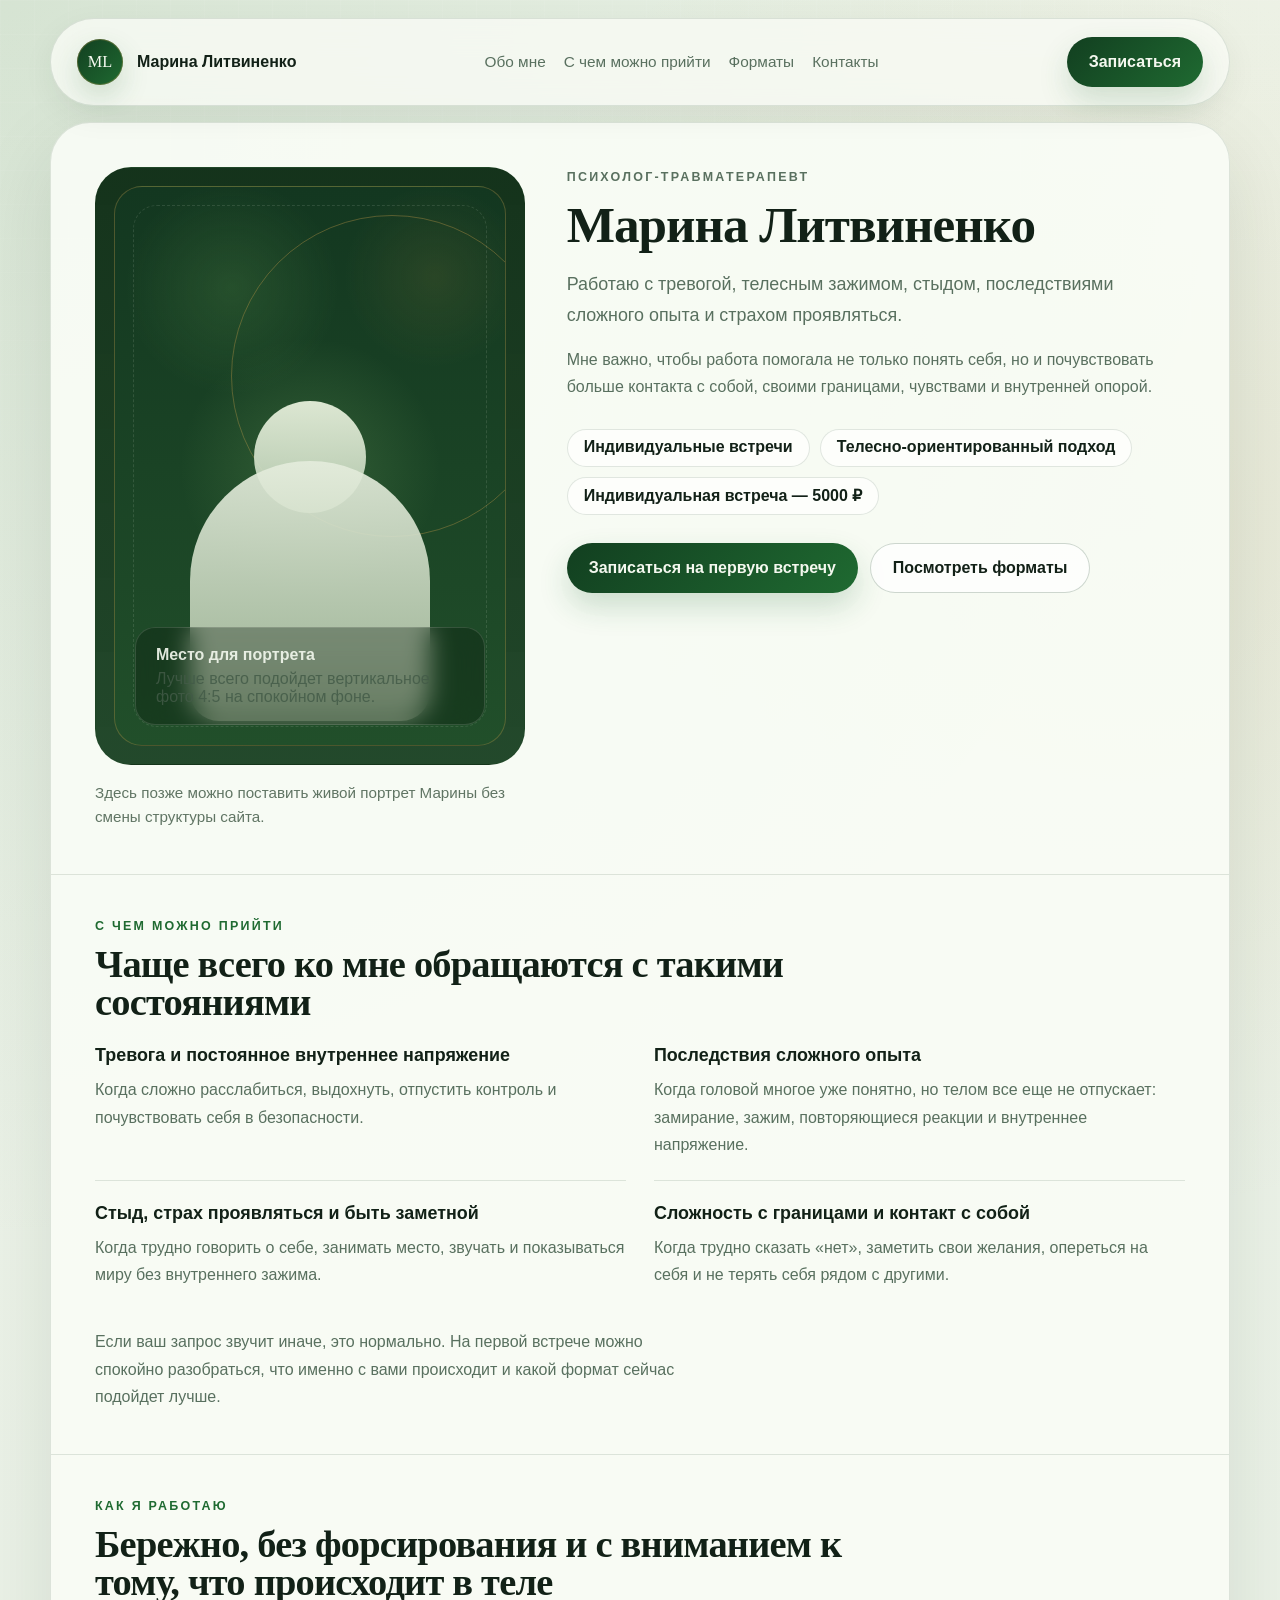
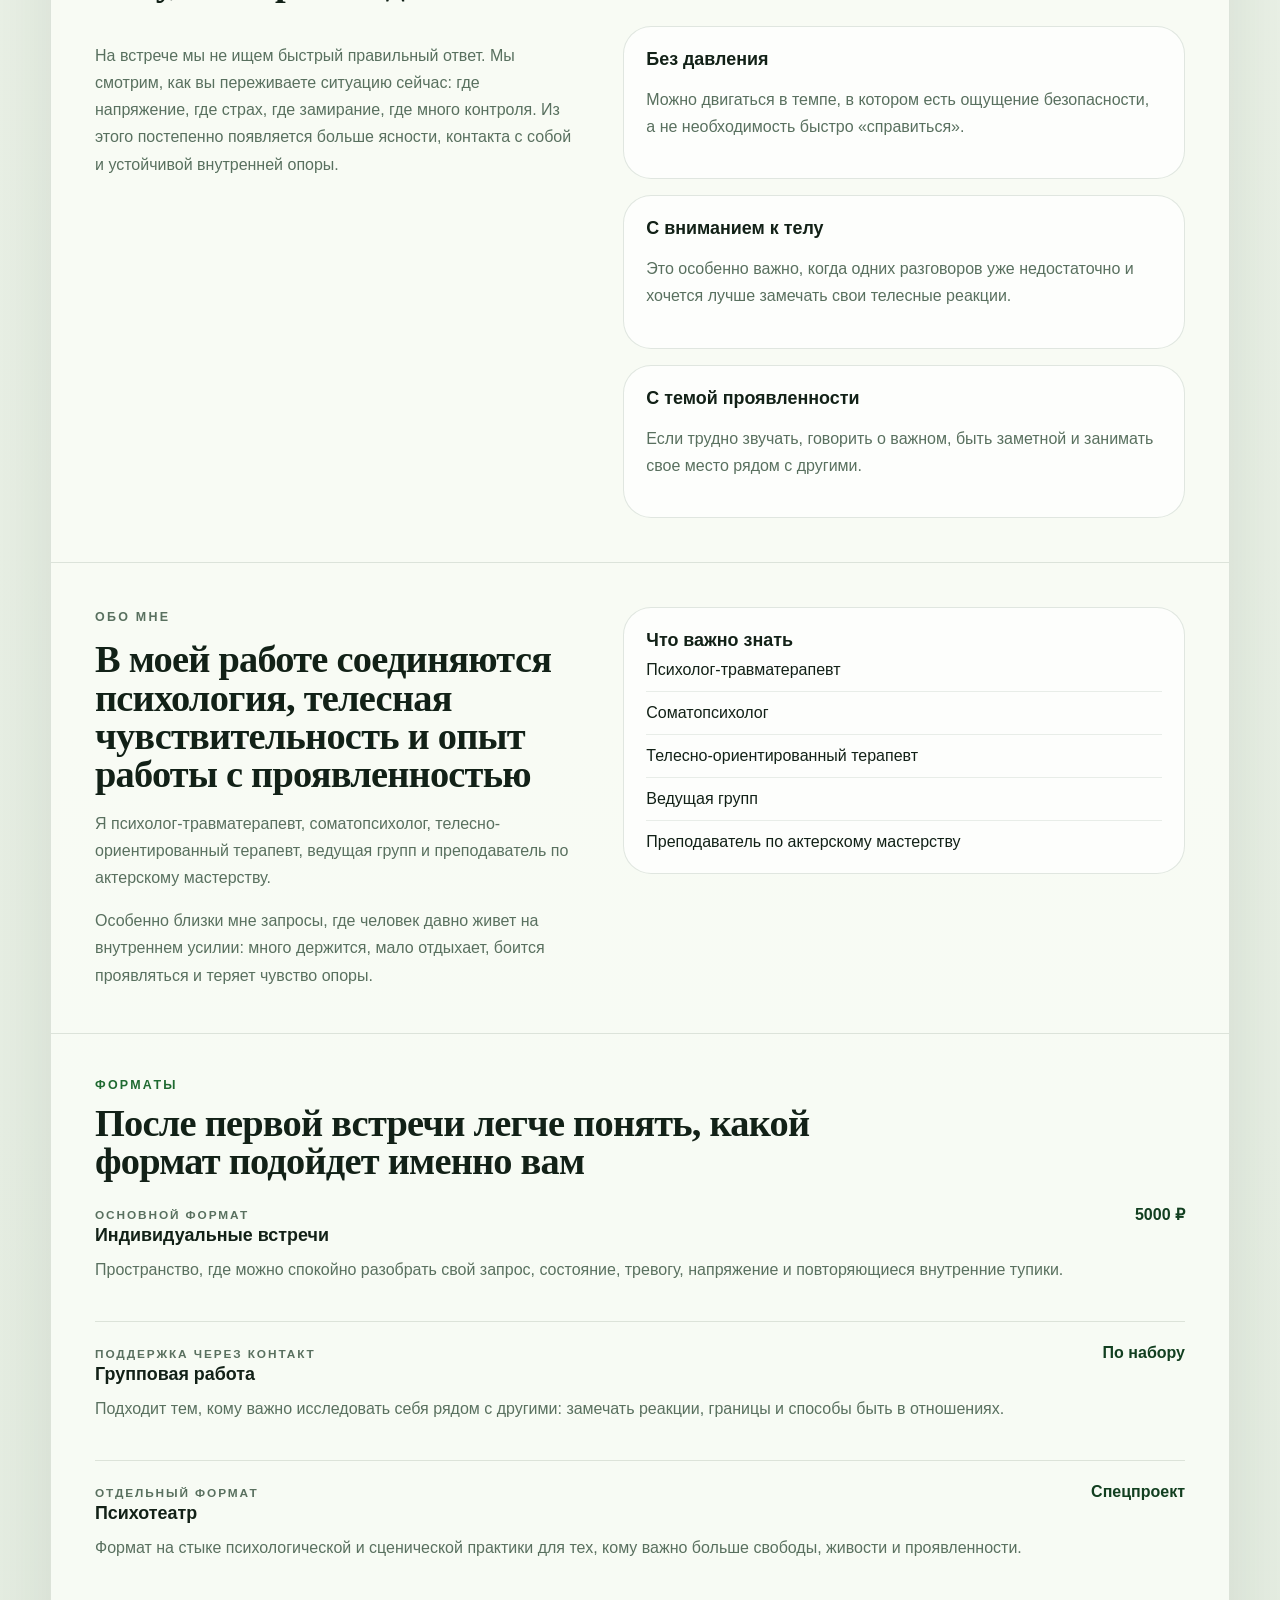
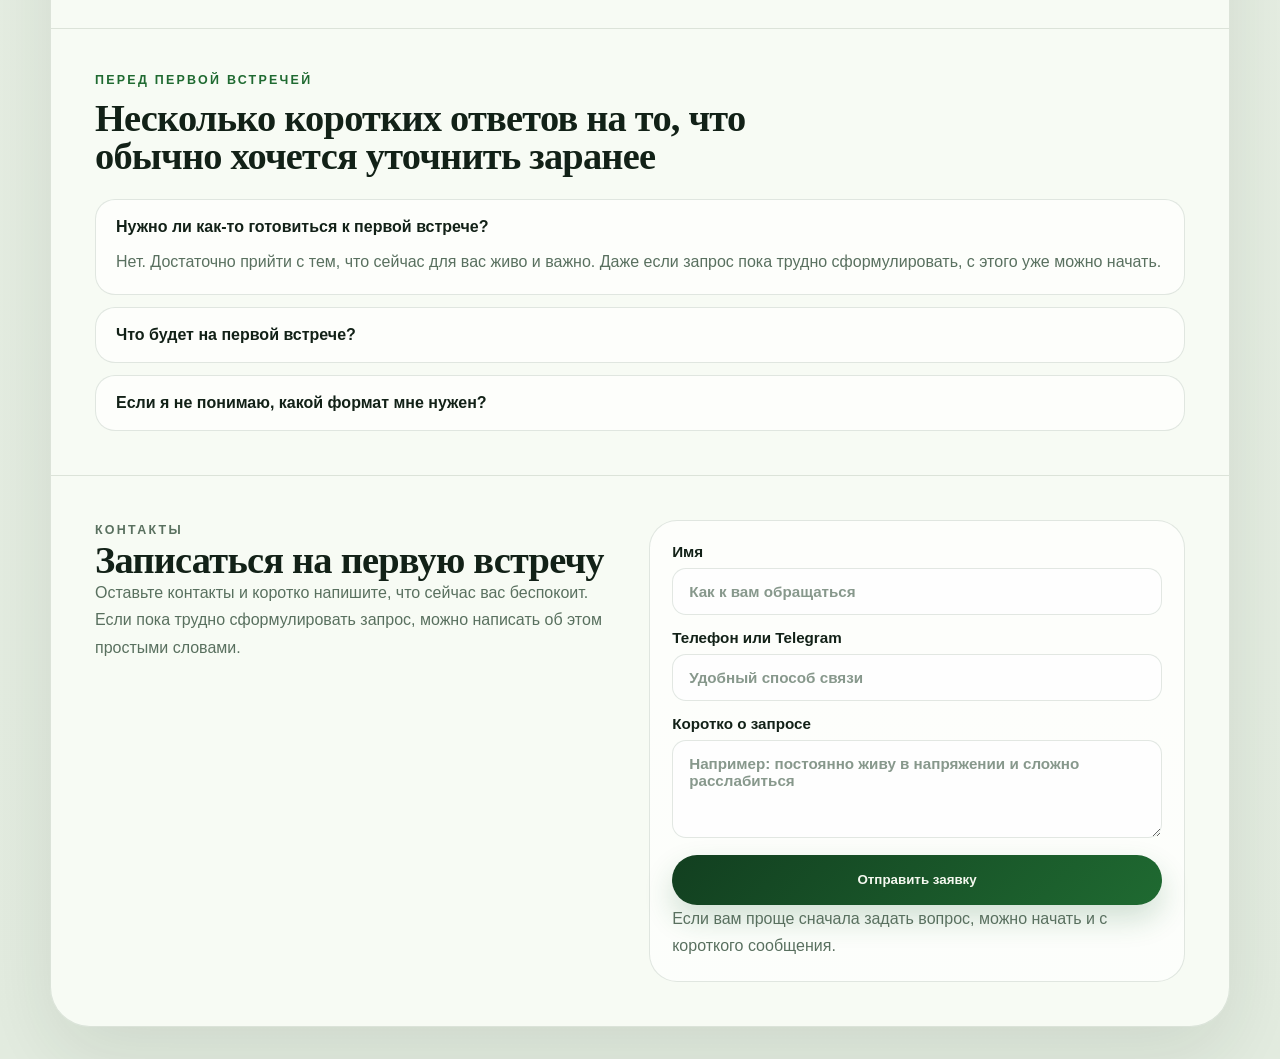
==== docs/portrait.html @ be32d291 "Add portrait variant page" ====
<!doctype html>
<html lang="ru">
  <head>
    <meta charset="UTF-8" />
    <meta name="viewport" content="width=device-width, initial-scale=1.0" />
    <meta
      name="description"
      content="Портретный вариант сайта Марины Литвиненко — психолога-травматерапевта. Спокойная структура, место под фото, индивидуальные встречи и бережный телесно-ориентированный подход."
    />
    <title>Марина Литвиненко | Портретный вариант</title>
    <link rel="stylesheet" href="./portrait.css?v=20260623-0010" />
  </head>
  <body>
    <div class="page">
      <header class="site-header">
        <a class="brand" href="#top">
          <span class="brand-mark">ML</span>
          <span class="brand-name">Марина Литвиненко</span>
        </a>

        <nav class="site-nav">
          <a href="#about">Обо мне</a>
          <a href="#requests">С чем можно прийти</a>
          <a href="#formats">Форматы</a>
          <a href="#contact">Контакты</a>
        </nav>

        <a class="header-button" href="#contact">Записаться</a>
      </header>

      <main class="sheet" id="top">
        <section class="intro section" id="about">
          <div class="photo-column">
            <div class="photo-card">
              <div class="photo-slot">
                <div class="photo-illustration" aria-hidden="true">
                  <span class="photo-aura"></span>
                  <span class="photo-head"></span>
                  <span class="photo-body"></span>
                </div>
                <div class="photo-caption">
                  <strong>Место для портрета</strong>
                  <span>Лучше всего подойдет вертикальное фото 4:5 на спокойном фоне.</span>
                </div>
              </div>
            </div>
            <p class="photo-note">
              Здесь позже можно поставить живой портрет Марины без смены структуры сайта.
            </p>
          </div>

          <div class="intro-copy">
            <p class="eyebrow">Психолог-травматерапевт</p>
            <h1>Марина Литвиненко</h1>
            <p class="lead">
              Работаю с тревогой, телесным зажимом, стыдом, последствиями сложного
              опыта и страхом проявляться.
            </p>
            <p>
              Мне важно, чтобы работа помогала не только понять себя, но и
              почувствовать больше контакта с собой, своими границами, чувствами
              и внутренней опорой.
            </p>

            <ul class="intro-points">
              <li>Индивидуальные встречи</li>
              <li>Телесно-ориентированный подход</li>
              <li>Индивидуальная встреча — 5000 ₽</li>
            </ul>

            <div class="intro-actions">
              <a class="button button-primary" href="#contact">Записаться на первую встречу</a>
              <a class="button button-secondary" href="#formats">Посмотреть форматы</a>
            </div>
          </div>
        </section>

        <section class="section requests" id="requests">
          <div class="section-heading">
            <p class="eyebrow">С чем можно прийти</p>
            <h2>Чаще всего ко мне обращаются с такими состояниями</h2>
          </div>

          <div class="request-list">
            <article>
              <h3>Тревога и постоянное внутреннее напряжение</h3>
              <p>
                Когда сложно расслабиться, выдохнуть, отпустить контроль и
                почувствовать себя в безопасности.
              </p>
            </article>
            <article>
              <h3>Последствия сложного опыта</h3>
              <p>
                Когда головой многое уже понятно, но телом все еще не отпускает:
                замирание, зажим, повторяющиеся реакции и внутреннее напряжение.
              </p>
            </article>
            <article>
              <h3>Стыд, страх проявляться и быть заметной</h3>
              <p>
                Когда трудно говорить о себе, занимать место, звучать и
                показываться миру без внутреннего зажима.
              </p>
            </article>
            <article>
              <h3>Сложность с границами и контакт с собой</h3>
              <p>
                Когда трудно сказать «нет», заметить свои желания, опереться на
                себя и не терять себя рядом с другими.
              </p>
            </article>
          </div>

          <p class="section-note">
            Если ваш запрос звучит иначе, это нормально. На первой встрече можно
            спокойно разобраться, что именно с вами происходит и какой формат
            сейчас подойдет лучше.
          </p>
        </section>

        <section class="section approach">
          <div class="section-heading">
            <p class="eyebrow">Как я работаю</p>
            <h2>Бережно, без форсирования и с вниманием к тому, что происходит в теле</h2>
          </div>

          <div class="approach-layout">
            <div class="approach-copy">
              <p>
                На встрече мы не ищем быстрый правильный ответ. Мы смотрим, как
                вы переживаете ситуацию сейчас: где напряжение, где страх, где
                замирание, где много контроля. Из этого постепенно появляется
                больше ясности, контакта с собой и устойчивой внутренней опоры.
              </p>
            </div>

            <div class="approach-points">
              <article>
                <h3>Без давления</h3>
                <p>
                  Можно двигаться в темпе, в котором есть ощущение безопасности,
                  а не необходимость быстро «справиться».
                </p>
              </article>
              <article>
                <h3>С вниманием к телу</h3>
                <p>
                  Это особенно важно, когда одних разговоров уже недостаточно и
                  хочется лучше замечать свои телесные реакции.
                </p>
              </article>
              <article>
                <h3>С темой проявленности</h3>
                <p>
                  Если трудно звучать, говорить о важном, быть заметной и
                  занимать свое место рядом с другими.
                </p>
              </article>
            </div>
          </div>
        </section>

        <section class="section biography">
          <div class="biography-copy">
            <p class="eyebrow">Обо мне</p>
            <h2>В моей работе соединяются психология, телесная чувствительность и опыт работы с проявленностью</h2>
            <p>
              Я психолог-травматерапевт, соматопсихолог,
              телесно-ориентированный терапевт, ведущая групп и преподаватель
              по актерскому мастерству.
            </p>
            <p>
              Особенно близки мне запросы, где человек давно живет на внутреннем
              усилии: много держится, мало отдыхает, боится проявляться и теряет
              чувство опоры.
            </p>
          </div>

          <aside class="biography-card">
            <h3>Что важно знать</h3>
            <ul>
              <li>Психолог-травматерапевт</li>
              <li>Соматопсихолог</li>
              <li>Телесно-ориентированный терапевт</li>
              <li>Ведущая групп</li>
              <li>Преподаватель по актерскому мастерству</li>
            </ul>
          </aside>
        </section>

        <section class="section formats" id="formats">
          <div class="section-heading">
            <p class="eyebrow">Форматы</p>
            <h2>После первой встречи легче понять, какой формат подойдет именно вам</h2>
          </div>

          <div class="format-list">
            <article>
              <div>
                <p class="format-label">Основной формат</p>
                <h3>Индивидуальные встречи</h3>
                <p>
                  Пространство, где можно спокойно разобрать свой запрос,
                  состояние, тревогу, напряжение и повторяющиеся внутренние
                  тупики.
                </p>
              </div>
              <strong>5000 ₽</strong>
            </article>

            <article>
              <div>
                <p class="format-label">Поддержка через контакт</p>
                <h3>Групповая работа</h3>
                <p>
                  Подходит тем, кому важно исследовать себя рядом с другими:
                  замечать реакции, границы и способы быть в отношениях.
                </p>
              </div>
              <strong>По набору</strong>
            </article>

            <article>
              <div>
                <p class="format-label">Отдельный формат</p>
                <h3>Психотеатр</h3>
                <p>
                  Формат на стыке психологической и сценической практики для тех,
                  кому важно больше свободы, живости и проявленности.
                </p>
              </div>
              <strong>Спецпроект</strong>
            </article>
          </div>
        </section>

        <section class="section faq">
          <div class="section-heading">
            <p class="eyebrow">Перед первой встречей</p>
            <h2>Несколько коротких ответов на то, что обычно хочется уточнить заранее</h2>
          </div>

          <div class="faq-list">
            <details open>
              <summary>Нужно ли как-то готовиться к первой встрече?</summary>
              <p>
                Нет. Достаточно прийти с тем, что сейчас для вас живо и важно.
                Даже если запрос пока трудно сформулировать, с этого уже можно начать.
              </p>
            </details>
            <details>
              <summary>Что будет на первой встрече?</summary>
              <p>
                Мы познакомимся, разберем ваш запрос, посмотрим на текущее состояние
                и поймем, как можно двигаться дальше.
              </p>
            </details>
            <details>
              <summary>Если я не понимаю, какой формат мне нужен?</summary>
              <p>
                Лучше начинать с индивидуальной встречи. После нее легче понять,
                нужен ли вам личный формат, группа или другой вариант работы.
              </p>
            </details>
          </div>
        </section>

        <footer class="contact" id="contact">
          <div class="contact-copy">
            <p class="eyebrow">Контакты</p>
            <h2>Записаться на первую встречу</h2>
            <p>
              Оставьте контакты и коротко напишите, что сейчас вас беспокоит.
              Если пока трудно сформулировать запрос, можно написать об этом
              простыми словами.
            </p>
          </div>

          <form class="contact-form">
            <label>
              Имя
              <input type="text" placeholder="Как к вам обращаться" />
            </label>
            <label>
              Телефон или Telegram
              <input type="text" placeholder="Удобный способ связи" />
            </label>
            <label>
              Коротко о запросе
              <textarea
                rows="4"
                placeholder="Например: постоянно живу в напряжении и сложно расслабиться"
              ></textarea>
            </label>
            <button type="button" class="button button-primary button-wide">
              Отправить заявку
            </button>
            <p class="form-note">
              Если вам проще сначала задать вопрос, можно начать и с короткого сообщения.
            </p>
          </form>
        </footer>
      </main>
    </div>
  </body>
</html>
---- docs/portrait.css ----
:root {
  --bg: #eff4eb;
  --sheet: rgba(249, 252, 246, 0.92);
  --line: rgba(53, 89, 58, 0.14);
  --line-strong: rgba(53, 89, 58, 0.24);
  --text: #122117;
  --muted: #59705f;
  --accent: #1f6a31;
  --accent-soft: #dce8d6;
  --accent-deep: #123f20;
  --highlight: #b99446;
  --white: #ffffff;
  --shadow: 0 28px 80px rgba(17, 38, 20, 0.1);
  --radius-xl: 40px;
  --radius-lg: 28px;
  --radius-md: 20px;
  --radius-sm: 14px;
  --width: 1180px;
}

* {
  box-sizing: border-box;
}

html {
  scroll-behavior: smooth;
}

body {
  margin: 0;
  color: var(--text);
  font-family: "Avenir Next", "Segoe UI", sans-serif;
  background:
    radial-gradient(circle at top left, rgba(88, 143, 89, 0.16), transparent 28%),
    radial-gradient(circle at 88% 12%, rgba(185, 148, 70, 0.12), transparent 18%),
    linear-gradient(180deg, #eef4ea 0%, #e3ece0 100%);
}

body::before {
  position: fixed;
  inset: 0;
  z-index: -1;
  background-image:
    linear-gradient(rgba(255, 255, 255, 0.24) 1px, transparent 1px),
    linear-gradient(90deg, rgba(255, 255, 255, 0.24) 1px, transparent 1px);
  background-size: 34px 34px;
  content: "";
  mask-image: linear-gradient(180deg, rgba(0, 0, 0, 0.28), transparent 80%);
}

.page {
  width: min(calc(100% - 28px), var(--width));
  margin: 18px auto 32px;
}

.site-header {
  display: flex;
  align-items: center;
  justify-content: space-between;
  gap: 20px;
  padding: 18px 26px;
  border: 1px solid var(--line);
  border-radius: 999px;
  background: rgba(248, 251, 245, 0.82);
  box-shadow: 0 10px 32px rgba(28, 55, 28, 0.06);
  backdrop-filter: blur(16px);
}

.brand {
  display: inline-flex;
  align-items: center;
  gap: 14px;
  color: var(--text);
  text-decoration: none;
}

.brand-mark {
  display: inline-grid;
  width: 46px;
  height: 46px;
  place-items: center;
  border-radius: 50%;
  color: #f7fbf2;
  font-family: "Iowan Old Style", "Palatino Linotype", serif;
  font-size: 1.02rem;
  background: linear-gradient(135deg, var(--accent-deep), var(--accent));
  box-shadow:
    inset 0 0 0 1px rgba(185, 148, 70, 0.34),
    0 12px 28px rgba(31, 106, 49, 0.18);
}

.brand-name {
  font-weight: 600;
}

.site-nav {
  display: flex;
  align-items: center;
  gap: 18px;
}

.site-nav a,
.header-button {
  text-decoration: none;
}

.site-nav a {
  color: var(--muted);
  font-size: 0.96rem;
}

.header-button,
.button {
  display: inline-flex;
  align-items: center;
  justify-content: center;
  min-height: 50px;
  padding: 0 22px;
  border-radius: 999px;
  font-weight: 700;
  transition:
    transform 180ms ease,
    box-shadow 180ms ease,
    border-color 180ms ease,
    background 180ms ease;
}

.header-button {
  color: #f4f8ef;
  background: linear-gradient(135deg, var(--accent-deep), var(--accent));
  box-shadow: 0 14px 30px rgba(31, 106, 49, 0.18);
}

.button {
  text-decoration: none;
}

.button:hover,
.button:focus-visible,
.header-button:hover,
.header-button:focus-visible {
  transform: translateY(-1px);
}

.button-primary {
  border: 0;
  color: #f4f8ef;
  background: linear-gradient(135deg, var(--accent-deep), var(--accent));
  box-shadow: 0 14px 30px rgba(31, 106, 49, 0.2);
}

.button-secondary {
  border: 1px solid var(--line-strong);
  color: var(--text);
  background: rgba(255, 255, 255, 0.72);
}

.button-wide {
  width: 100%;
  cursor: pointer;
}

.sheet {
  margin-top: 16px;
  border: 1px solid var(--line);
  border-radius: var(--radius-xl);
  background: var(--sheet);
  box-shadow: var(--shadow);
  overflow: hidden;
}

.section,
.contact {
  padding: 44px;
}

.section + .section,
.section + .contact {
  border-top: 1px solid var(--line);
}

.intro {
  display: grid;
  grid-template-columns: minmax(320px, 0.82fr) minmax(0, 1.18fr);
  gap: 42px;
  align-items: start;
}

.photo-column {
  display: flex;
  flex-direction: column;
  gap: 16px;
}

.photo-card {
  padding: 18px;
  border: 1px solid rgba(24, 69, 31, 0.12);
  border-radius: calc(var(--radius-xl) - 4px);
  background: linear-gradient(180deg, rgba(16, 47, 23, 0.98), rgba(23, 63, 32, 0.95));
}

.photo-slot {
  position: relative;
  display: flex;
  min-height: 560px;
  align-items: flex-end;
  justify-content: center;
  border: 1px solid rgba(185, 148, 70, 0.34);
  border-radius: calc(var(--radius-xl) - 12px);
  overflow: hidden;
  background:
    radial-gradient(circle at 30% 18%, rgba(110, 170, 90, 0.18), transparent 20%),
    radial-gradient(circle at 82% 16%, rgba(185, 148, 70, 0.12), transparent 16%),
    linear-gradient(180deg, #133720 0%, #214f2a 100%);
}

.photo-slot::before {
  position: absolute;
  width: 320px;
  height: 320px;
  top: 28px;
  right: -48px;
  border: 1px solid rgba(185, 148, 70, 0.4);
  border-radius: 50%;
  content: "";
}

.photo-slot::after {
  position: absolute;
  inset: 18px;
  border: 1px dashed rgba(233, 240, 224, 0.12);
  border-radius: calc(var(--radius-xl) - 16px);
  content: "";
}

.photo-illustration {
  position: absolute;
  inset: 0;
  display: grid;
  place-items: end center;
  padding-bottom: 72px;
}

.photo-aura,
.photo-head,
.photo-body {
  position: absolute;
  display: block;
}

.photo-aura {
  width: 270px;
  height: 270px;
  bottom: 142px;
  border-radius: 50%;
  background: radial-gradient(circle, rgba(141, 194, 112, 0.22), transparent 68%);
}

.photo-head {
  width: 112px;
  height: 112px;
  bottom: 232px;
  border-radius: 50%;
  background: linear-gradient(180deg, rgba(230, 239, 219, 0.95), rgba(200, 217, 192, 0.84));
}

.photo-body {
  width: 240px;
  height: 260px;
  bottom: 24px;
  border-radius: 140px 140px 34px 34px;
  background: linear-gradient(180deg, rgba(228, 236, 220, 0.92), rgba(176, 196, 165, 0.84));
}

.photo-caption {
  position: relative;
  z-index: 1;
  width: calc(100% - 40px);
  margin: 0 20px 20px;
  padding: 18px 20px;
  border: 1px solid rgba(237, 243, 230, 0.14);
  border-radius: var(--radius-md);
  color: rgba(241, 246, 235, 0.92);
  background: rgba(8, 24, 12, 0.32);
  backdrop-filter: blur(12px);
}

.photo-caption strong,
.photo-caption span {
  display: block;
}

.photo-caption strong {
  margin-bottom: 6px;
}

.photo-caption span,
.photo-note {
  color: rgba(67, 90, 71, 0.84);
}

.photo-note {
  margin: 0;
  font-size: 0.95rem;
  line-height: 1.6;
}

.intro-copy h1,
.section-heading h2,
.biography-copy h2,
.contact-copy h2 {
  margin: 0;
  font-family: "Iowan Old Style", "Palatino Linotype", serif;
  letter-spacing: -0.02em;
}

.intro-copy h1 {
  font-size: clamp(2.6rem, 4vw, 4rem);
  line-height: 0.96;
}

.eyebrow {
  margin: 0 0 12px;
  color: var(--accent);
  font-size: 0.78rem;
  font-weight: 700;
  letter-spacing: 0.18em;
  text-transform: uppercase;
}

.lead,
.intro-copy p,
.request-list p,
.approach-copy p,
.approach-points p,
.biography-copy p,
.format-list p,
.faq-list p,
.contact-copy p,
.form-note {
  color: var(--muted);
  line-height: 1.7;
}

.lead {
  margin: 20px 0 14px;
  font-size: 1.12rem;
}

.intro-points {
  display: flex;
  flex-wrap: wrap;
  gap: 10px;
  margin: 28px 0 0;
  padding: 0;
  list-style: none;
}

.intro-points li {
  min-height: 38px;
  padding: 8px 16px;
  border: 1px solid var(--line);
  border-radius: 999px;
  background: rgba(255, 255, 255, 0.64);
  color: var(--text);
  font-weight: 600;
}

.intro-actions {
  display: flex;
  flex-wrap: wrap;
  gap: 12px;
  margin-top: 28px;
}

.section-heading {
  max-width: 780px;
  margin-bottom: 24px;
}

.section-heading h2,
.biography-copy h2,
.contact-copy h2 {
  font-size: clamp(2rem, 3vw, 3rem);
  line-height: 1;
}

.request-list {
  display: grid;
  grid-template-columns: repeat(2, minmax(0, 1fr));
  gap: 0 28px;
}

.request-list article {
  padding: 22px 0;
  border-top: 1px solid var(--line);
}

.request-list article:nth-child(-n + 2) {
  padding-top: 0;
  border-top: 0;
}

.request-list h3,
.approach-points h3,
.biography-card h3,
.format-list h3 {
  margin: 0 0 10px;
  font-size: 1.12rem;
}

.request-list p,
.section-note,
.format-list p,
.form-note,
.contact-copy p {
  margin: 0;
}

.section-note {
  margin-top: 18px;
  max-width: 66ch;
  color: var(--muted);
  line-height: 1.7;
}

.approach-layout,
.biography {
  display: grid;
  grid-template-columns: minmax(0, 0.88fr) minmax(320px, 1fr);
  gap: 34px;
  align-items: start;
}

.approach-copy {
  padding-right: 12px;
}

.approach-points {
  display: grid;
  gap: 16px;
}

.approach-points article,
.biography-card,
.contact-form {
  padding: 22px;
  border: 1px solid var(--line);
  border-radius: var(--radius-lg);
  background: rgba(255, 255, 255, 0.62);
}

.biography-copy p:last-child {
  margin-bottom: 0;
}

.biography-card ul {
  display: grid;
  gap: 12px;
  margin: 0;
  padding: 0;
  list-style: none;
}

.biography-card li {
  padding-bottom: 12px;
  border-bottom: 1px solid rgba(53, 89, 58, 0.1);
}

.biography-card li:last-child {
  padding-bottom: 0;
  border-bottom: 0;
}

.format-list {
  display: grid;
  gap: 16px;
}

.format-list article {
  display: grid;
  grid-template-columns: minmax(0, 1fr) auto;
  gap: 18px;
  align-items: start;
  padding: 22px 0;
  border-top: 1px solid var(--line);
}

.format-list article:first-child {
  padding-top: 0;
  border-top: 0;
}

.format-list strong {
  white-space: nowrap;
  color: var(--accent-deep);
  font-size: 1rem;
}

.format-label {
  margin: 0 0 8px;
  color: var(--accent);
  font-size: 0.74rem;
  font-weight: 700;
  letter-spacing: 0.16em;
  text-transform: uppercase;
}

.faq-list {
  display: grid;
  gap: 12px;
}

.faq-list details {
  padding: 18px 20px;
  border: 1px solid var(--line);
  border-radius: var(--radius-md);
  background: rgba(255, 255, 255, 0.62);
}

.faq-list summary {
  cursor: pointer;
  font-weight: 700;
  list-style: none;
}

.faq-list summary::-webkit-details-marker {
  display: none;
}

.faq-list p {
  margin: 12px 0 0;
}

.contact {
  display: grid;
  grid-template-columns: minmax(0, 0.9fr) minmax(320px, 0.92fr);
  gap: 30px;
  align-items: start;
}

.contact-form label {
  display: block;
  margin-bottom: 14px;
  font-size: 0.95rem;
  font-weight: 600;
}

.contact-form input,
.contact-form textarea {
  width: 100%;
  margin-top: 8px;
  padding: 14px 16px;
  border: 1px solid var(--line);
  border-radius: var(--radius-sm);
  color: var(--text);
  font: inherit;
  background: rgba(255, 255, 255, 0.8);
}

.contact-form input::placeholder,
.contact-form textarea::placeholder {
  color: rgba(89, 112, 95, 0.72);
}

.contact-form textarea {
  resize: vertical;
}

@media (max-width: 1080px) {
  .site-header,
  .intro,
  .approach-layout,
  .biography,
  .contact {
    grid-template-columns: 1fr;
  }

  .site-header {
    padding: 18px 20px;
    border-radius: 30px;
  }

  .site-nav {
    flex-wrap: wrap;
  }

  .request-list {
    grid-template-columns: 1fr;
  }

  .request-list article:nth-child(2) {
    padding-top: 22px;
    border-top: 1px solid var(--line);
  }
}

@media (max-width: 760px) {
  .page {
    width: min(calc(100% - 16px), var(--width));
    margin-top: 8px;
  }

  .site-header,
  .section,
  .contact {
    padding: 20px;
  }

  .sheet {
    border-radius: 28px;
  }

  .site-header {
    align-items: flex-start;
    border-radius: 26px;
  }

  .site-nav {
    gap: 12px 16px;
  }

  .intro-copy h1,
  .section-heading h2,
  .biography-copy h2,
  .contact-copy h2 {
    font-size: clamp(2rem, 9vw, 3rem);
  }

  .photo-slot {
    min-height: 420px;
  }

  .photo-head {
    bottom: 178px;
  }

  .photo-body {
    width: 210px;
    height: 220px;
  }

  .intro-actions,
  .button,
  .header-button {
    width: 100%;
  }

  .format-list article {
    grid-template-columns: 1fr;
  }
}
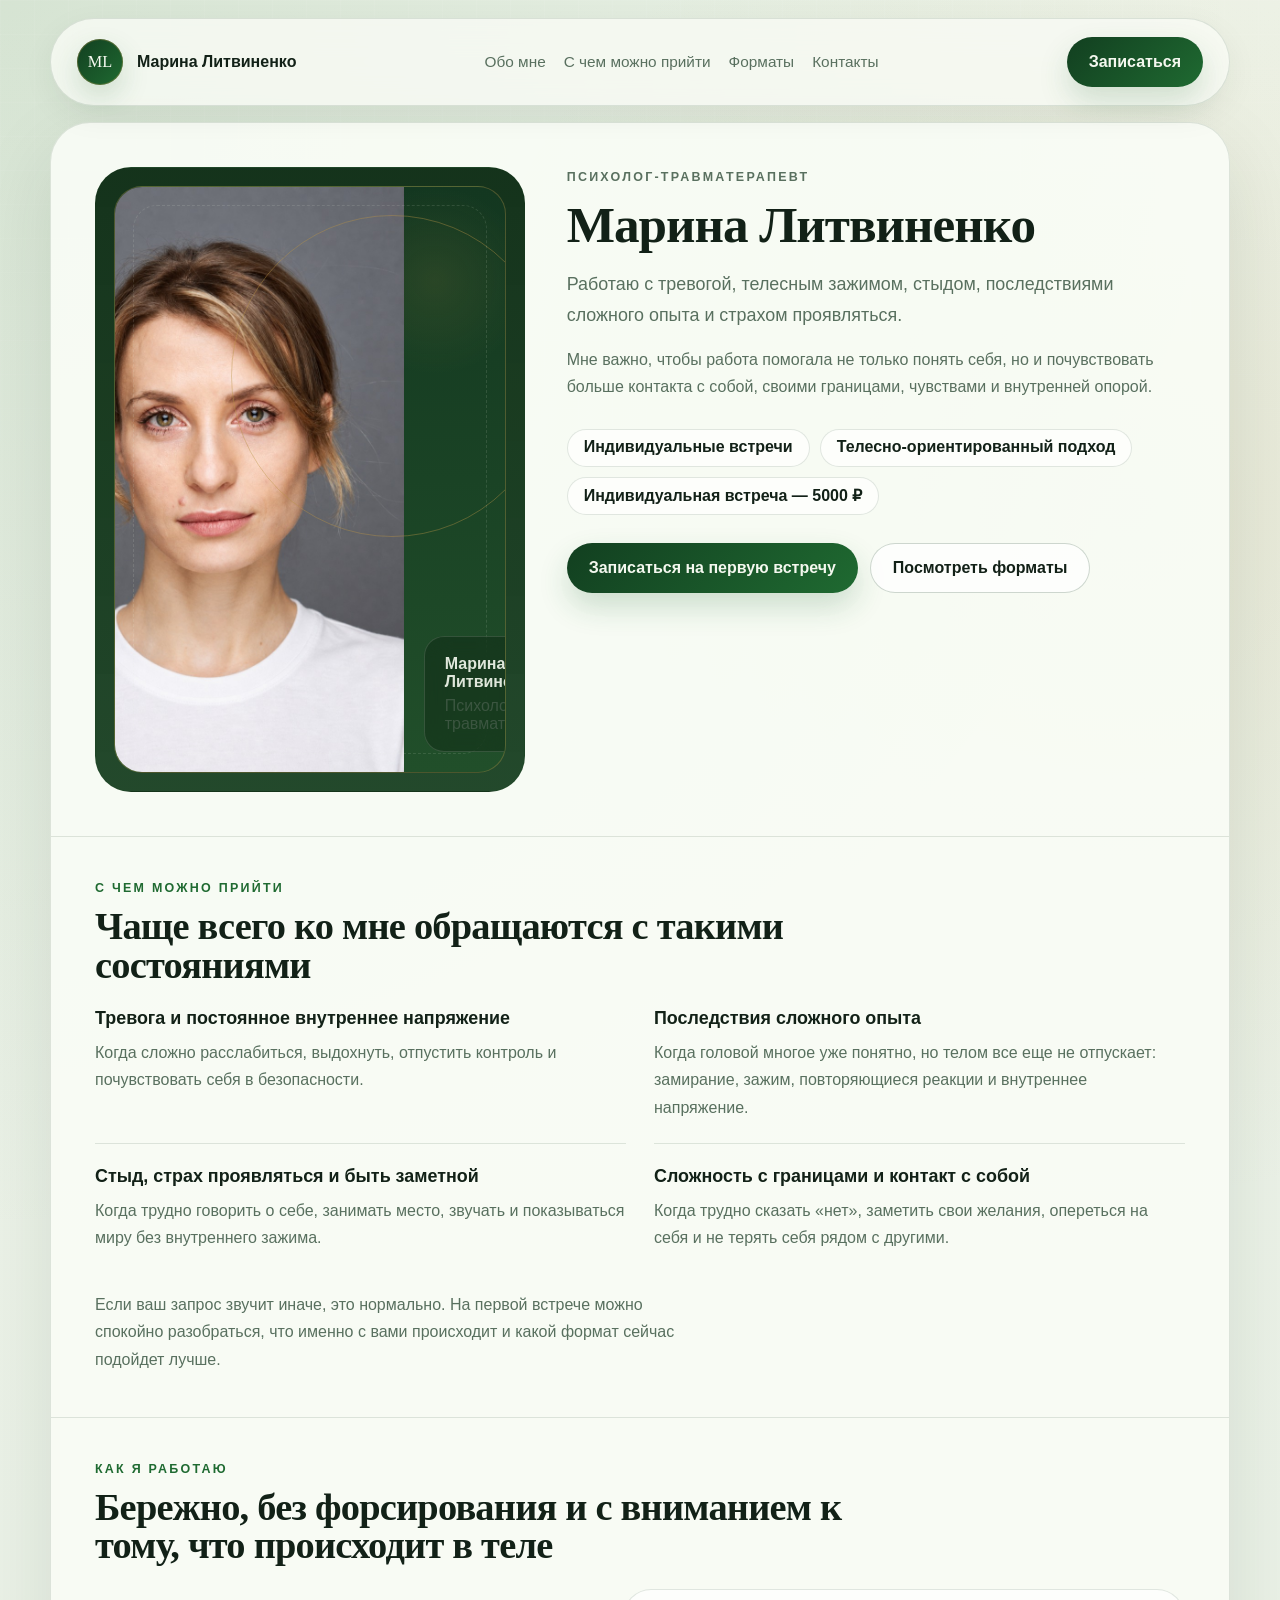
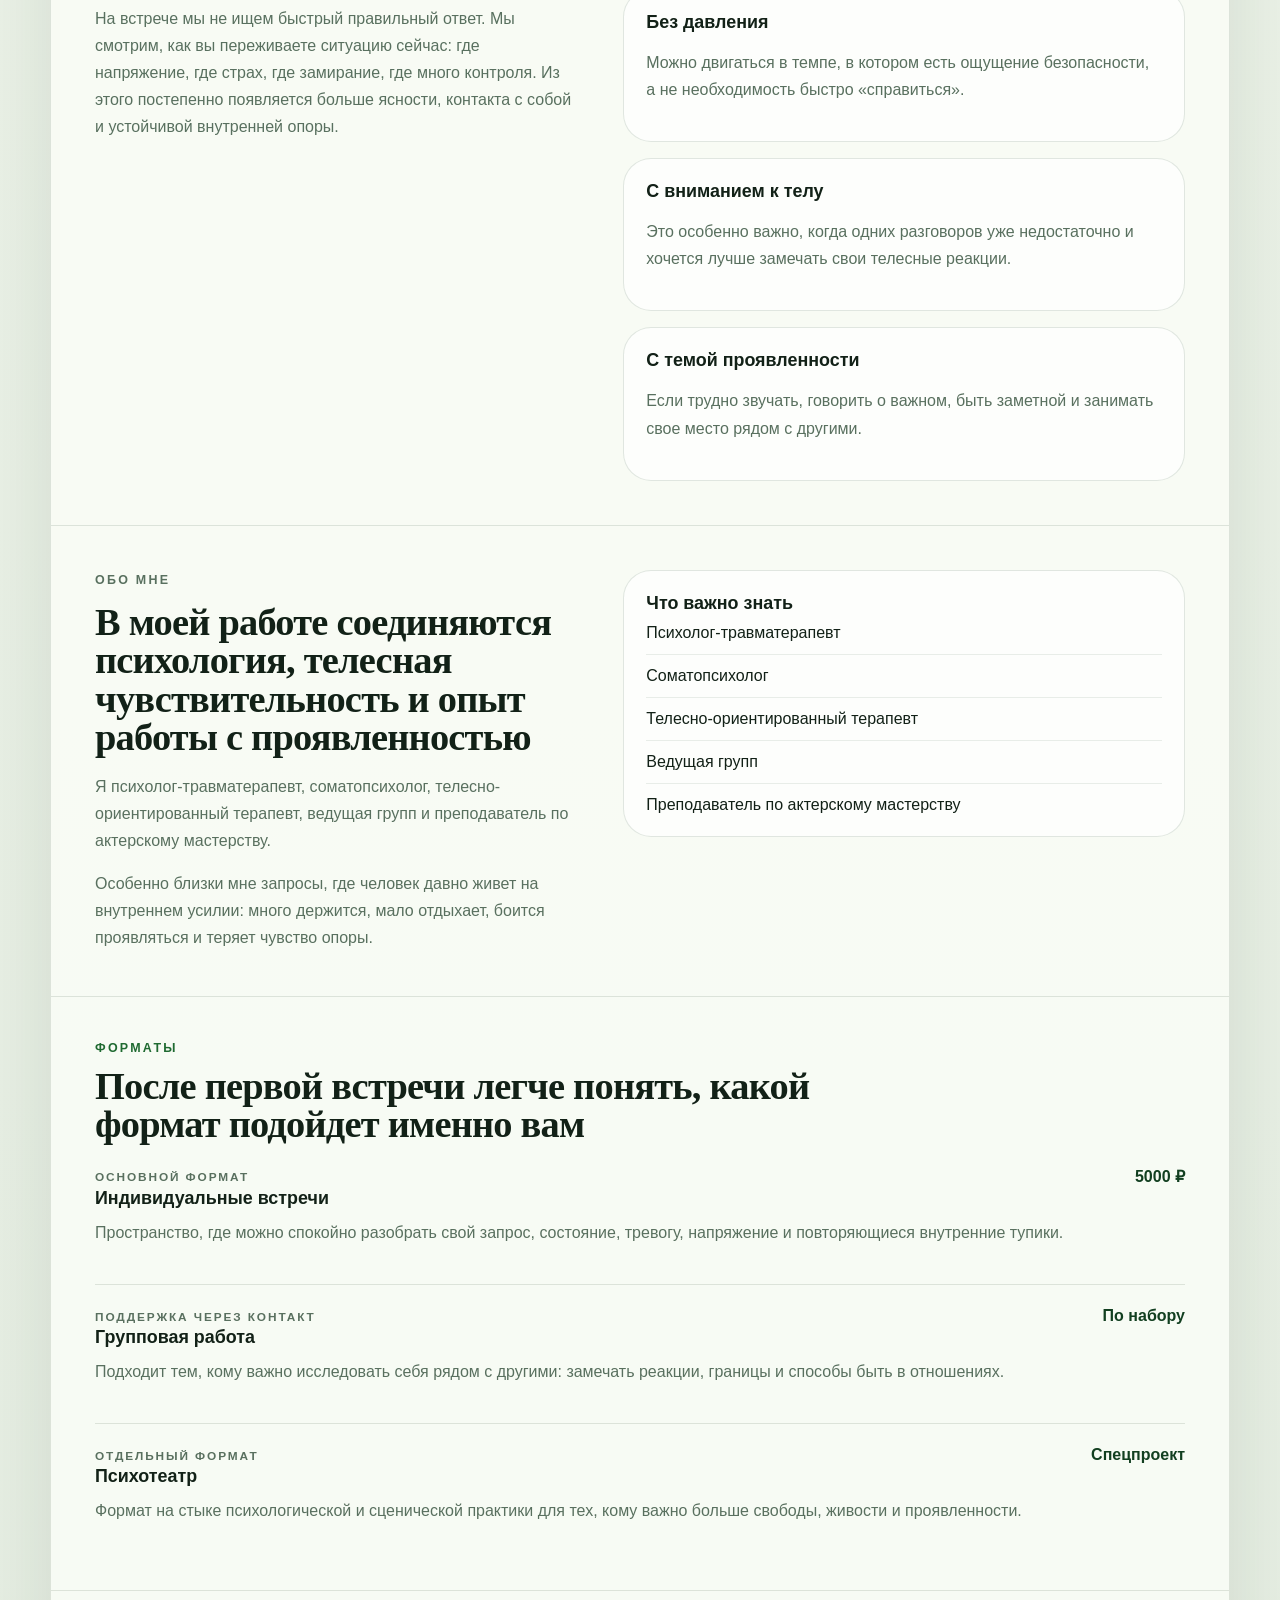
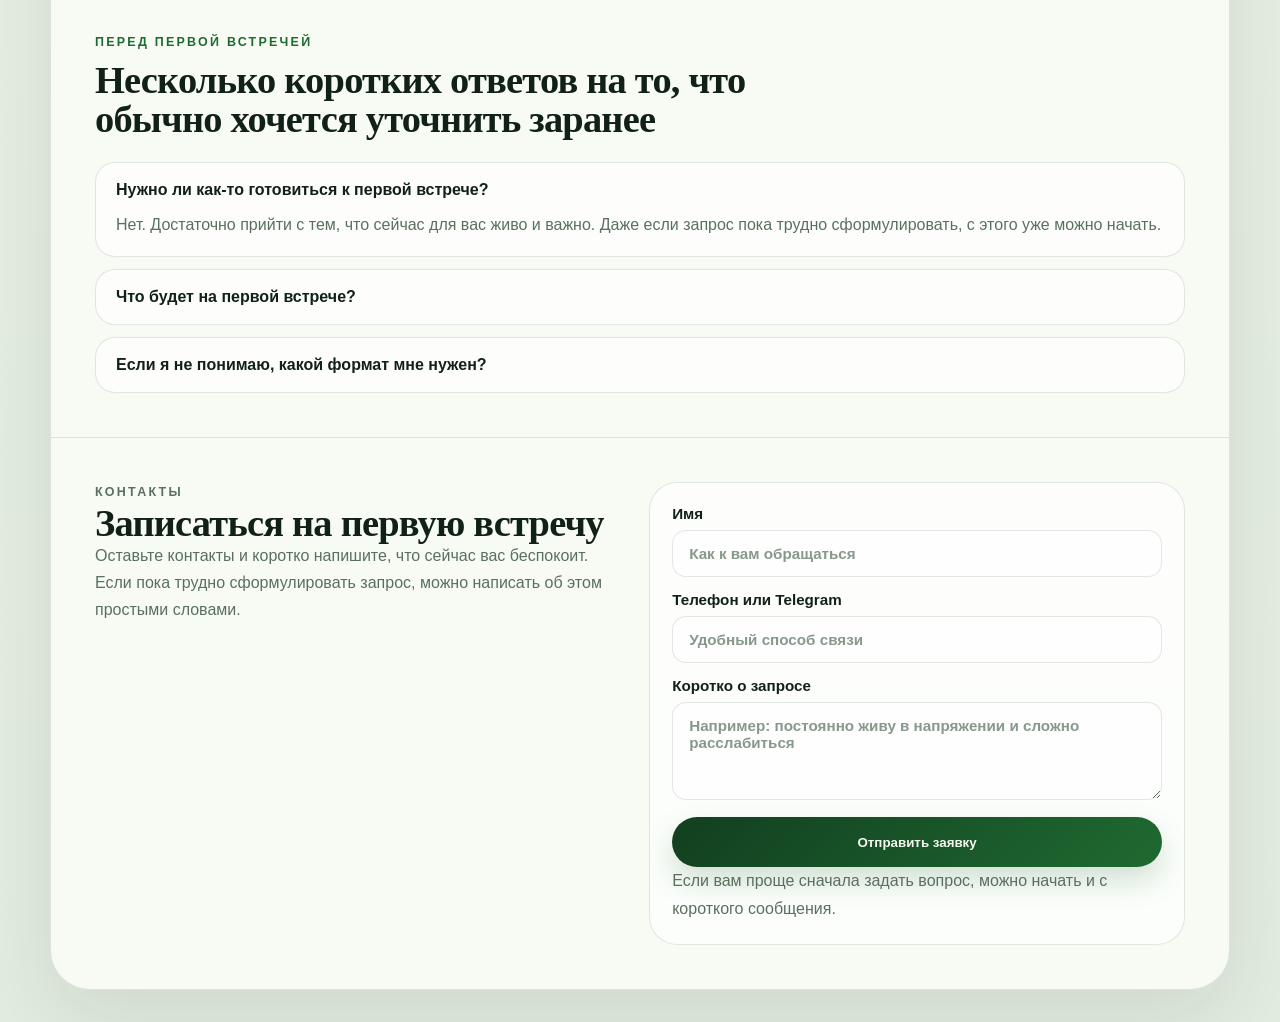
==== commit 8f3f3d37: "Use real portrait in alternate page" ====
--- a/docs/portrait.html
+++ b/docs/portrait.html
@@ -5,10 +5,10 @@
     <meta name="viewport" content="width=device-width, initial-scale=1.0" />
     <meta
       name="description"
-      content="Портретный вариант сайта Марины Литвиненко — психолога-травматерапевта. Спокойная структура, место под фото, индивидуальные встречи и бережный телесно-ориентированный подход."
+      content="Портретный вариант сайта Марины Литвиненко — психолога-травматерапевта. Спокойная структура, индивидуальные встречи и бережный телесно-ориентированный подход."
     />
     <title>Марина Литвиненко | Портретный вариант</title>
-    <link rel="stylesheet" href="./portrait.css?v=20260623-0010" />
+    <link rel="stylesheet" href="./portrait.css?v=20260623-1744" />
   </head>
   <body>
     <div class="page">
@@ -33,20 +33,17 @@
           <div class="photo-column">
             <div class="photo-card">
               <div class="photo-slot">
-                <div class="photo-illustration" aria-hidden="true">
-                  <span class="photo-aura"></span>
-                  <span class="photo-head"></span>
-                  <span class="photo-body"></span>
-                </div>
+                <img
+                  class="photo-image"
+                  src="./assets/marina-litvinenko-portrait.svg?v=20260623-1748"
+                  alt="Марина Литвиненко"
+                />
                 <div class="photo-caption">
-                  <strong>Место для портрета</strong>
-                  <span>Лучше всего подойдет вертикальное фото 4:5 на спокойном фоне.</span>
+                  <strong>Марина Литвиненко</strong>
+                  <span>Психолог-травматерапевт</span>
                 </div>
               </div>
             </div>
-            <p class="photo-note">
-              Здесь позже можно поставить живой портрет Марины без смены структуры сайта.
-            </p>
           </div>
 
           <div class="intro-copy">
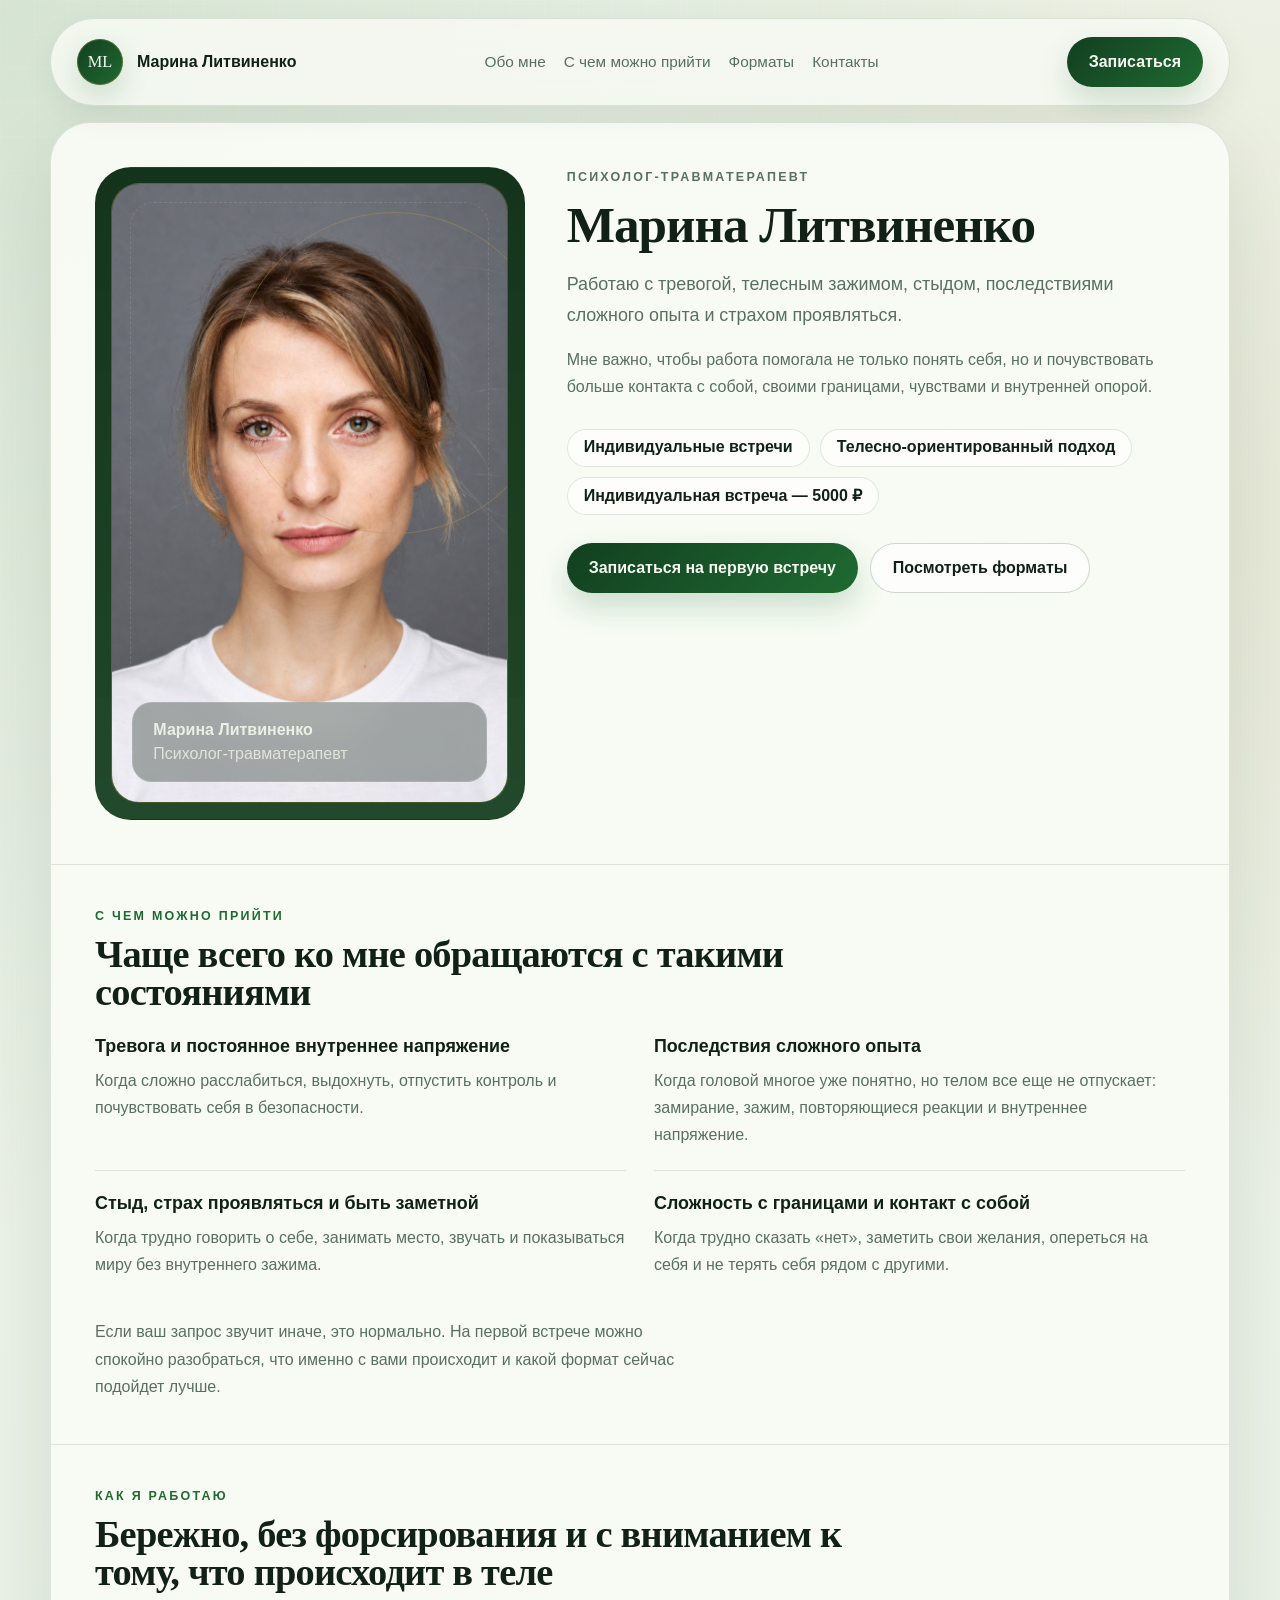
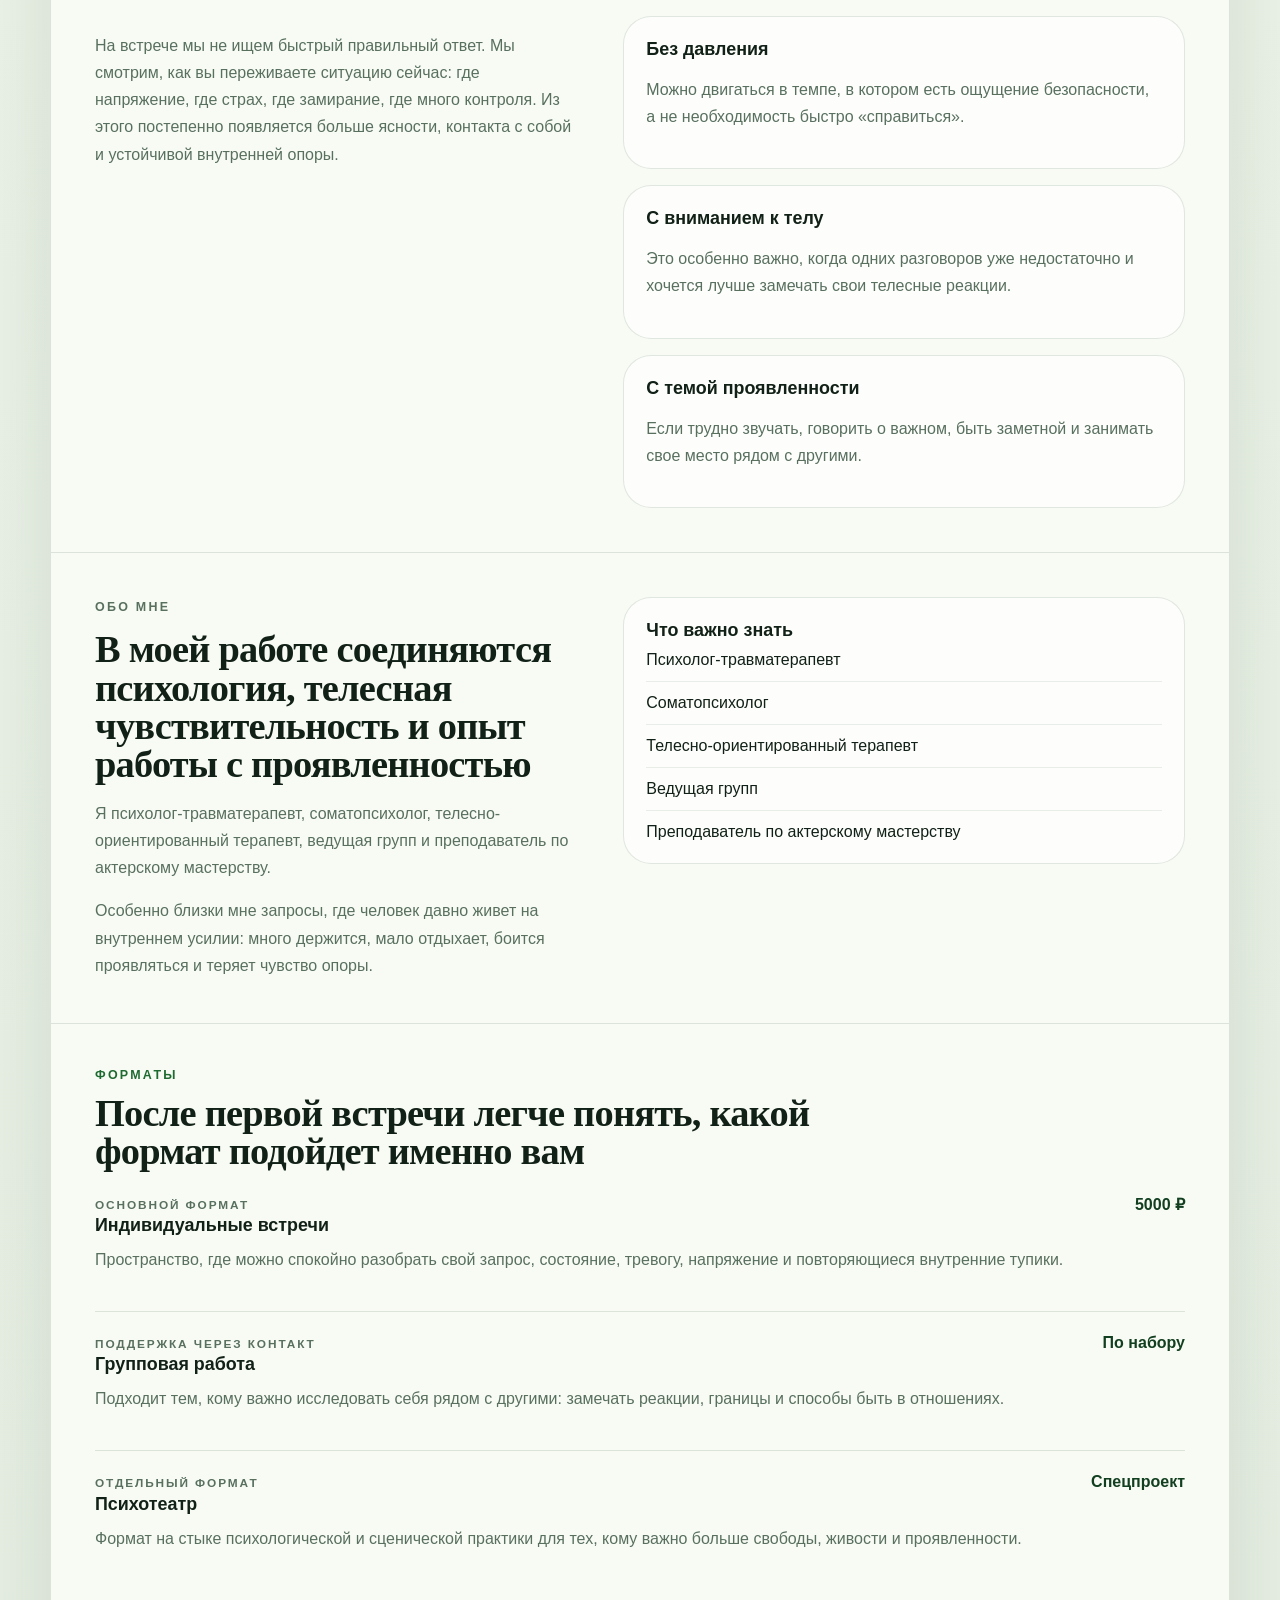
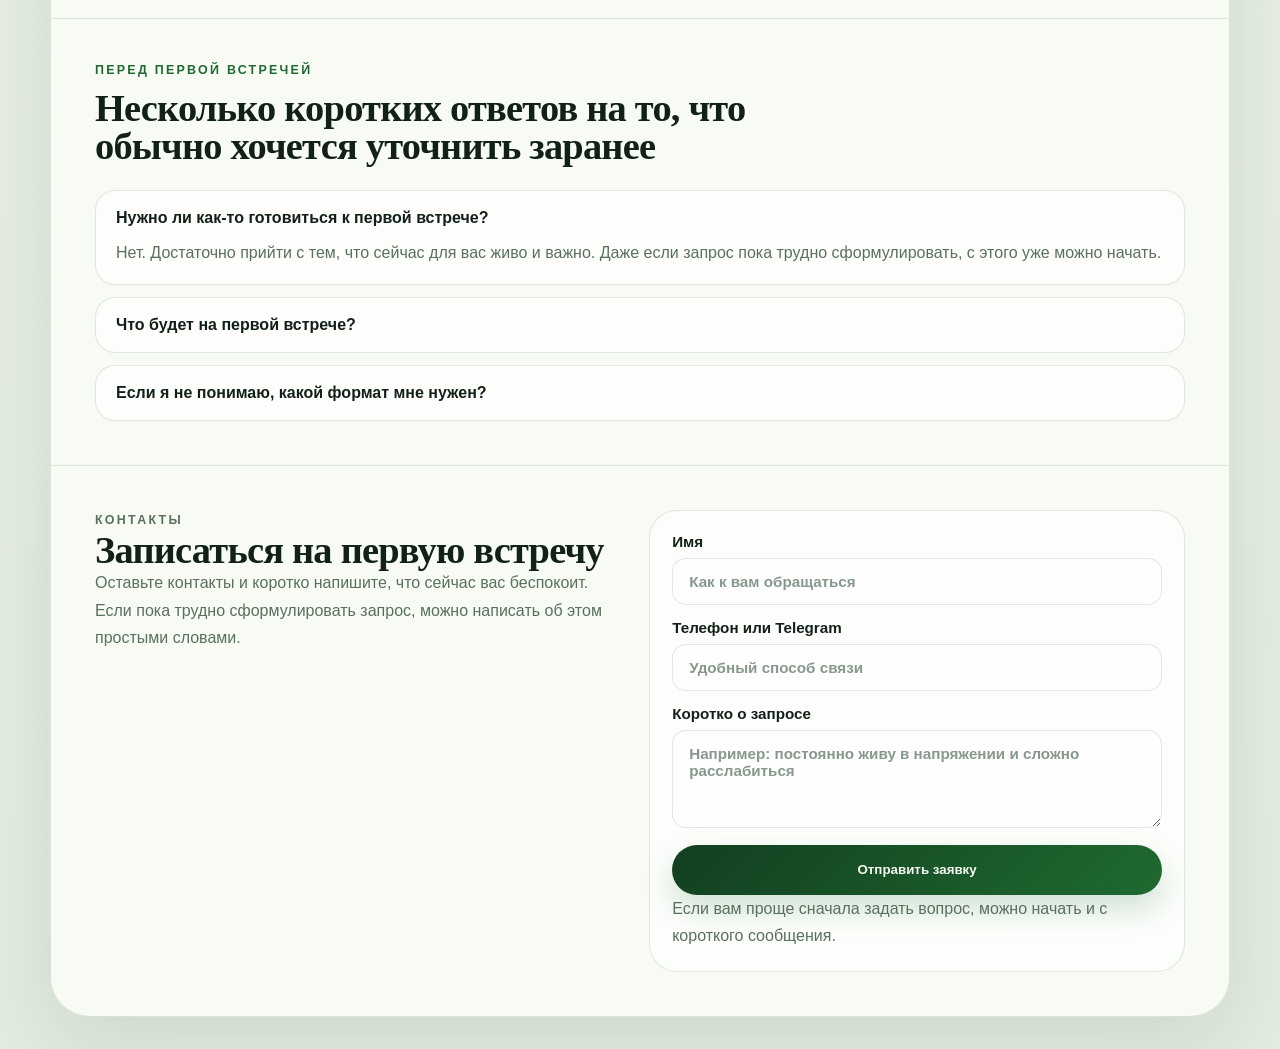
==== commit 553f44ba: "Update portrait.html" ====
--- a/docs/portrait.html
+++ b/docs/portrait.html
@@ -8,7 +8,7 @@
       content="Портретный вариант сайта Марины Литвиненко — психолога-травматерапевта. Спокойная структура, индивидуальные встречи и бережный телесно-ориентированный подход."
     />
     <title>Марина Литвиненко | Портретный вариант</title>
-    <link rel="stylesheet" href="./portrait.css?v=20260623-1744" />
+    <link rel="stylesheet" href="./portrait.css?v=20260623-2125" />
   </head>
   <body>
     <div class="page">
--- a/docs/portrait.css
+++ b/docs/portrait.css
@@ -187,13 +187,15 @@
 }
 
 .photo-column {
+  width: 100%;
+  max-width: 520px;
   display: flex;
   flex-direction: column;
   gap: 16px;
 }
 
 .photo-card {
-  padding: 18px;
+  padding: clamp(12px, 1.2vw, 18px);
   border: 1px solid rgba(24, 69, 31, 0.12);
   border-radius: calc(var(--radius-xl) - 4px);
   background: linear-gradient(180deg, rgba(16, 47, 23, 0.98), rgba(23, 63, 32, 0.95));
@@ -202,9 +204,9 @@
 .photo-slot {
   position: relative;
   display: flex;
-  min-height: 560px;
+  height: clamp(500px, 58vw, 620px);
   align-items: flex-end;
-  justify-content: center;
+  justify-content: flex-start;
   border: 1px solid rgba(185, 148, 70, 0.34);
   border-radius: calc(var(--radius-xl) - 12px);
   overflow: hidden;
@@ -222,6 +224,7 @@
   right: -48px;
   border: 1px solid rgba(185, 148, 70, 0.4);
   border-radius: 50%;
+  z-index: 2;
   content: "";
 }
 
@@ -230,53 +233,28 @@
   inset: 18px;
   border: 1px dashed rgba(233, 240, 224, 0.12);
   border-radius: calc(var(--radius-xl) - 16px);
+  z-index: 2;
   content: "";
 }
 
-.photo-illustration {
+.photo-image {
   position: absolute;
   inset: 0;
-  display: grid;
-  place-items: end center;
-  padding-bottom: 72px;
-}
-
-.photo-aura,
-.photo-head,
-.photo-body {
+  z-index: 1;
+  display: block;
+  width: 100%;
+  height: 100%;
+  object-fit: cover;
+  object-position: 50% 8%;
+}
+
+.photo-caption {
   position: absolute;
-  display: block;
-}
-
-.photo-aura {
-  width: 270px;
-  height: 270px;
-  bottom: 142px;
-  border-radius: 50%;
-  background: radial-gradient(circle, rgba(141, 194, 112, 0.22), transparent 68%);
-}
-
-.photo-head {
-  width: 112px;
-  height: 112px;
-  bottom: 232px;
-  border-radius: 50%;
-  background: linear-gradient(180deg, rgba(230, 239, 219, 0.95), rgba(200, 217, 192, 0.84));
-}
-
-.photo-body {
-  width: 240px;
-  height: 260px;
-  bottom: 24px;
-  border-radius: 140px 140px 34px 34px;
-  background: linear-gradient(180deg, rgba(228, 236, 220, 0.92), rgba(176, 196, 165, 0.84));
-}
-
-.photo-caption {
-  position: relative;
-  z-index: 1;
-  width: calc(100% - 40px);
-  margin: 0 20px 20px;
+  z-index: 3;
+  left: 20px;
+  bottom: 20px;
+  width: min(440px, calc(100% - 40px));
+  margin: 0;
   padding: 18px 20px;
   border: 1px solid rgba(237, 243, 230, 0.14);
   border-radius: var(--radius-md);
@@ -294,15 +272,8 @@
   margin-bottom: 6px;
 }
 
-.photo-caption span,
-.photo-note {
-  color: rgba(67, 90, 71, 0.84);
-}
-
-.photo-note {
-  margin: 0;
-  font-size: 0.95rem;
-  line-height: 1.6;
+.photo-caption span {
+  color: rgba(241, 246, 235, 0.78);
 }
 
 .intro-copy h1,
@@ -585,6 +556,18 @@
     flex-wrap: wrap;
   }
 
+  .photo-column {
+    max-width: 560px;
+  }
+
+  .photo-slot {
+    height: clamp(460px, 78vw, 620px);
+  }
+
+  .photo-image {
+    object-position: 50% 10%;
+  }
+
   .request-list {
     grid-template-columns: 1fr;
   }
@@ -618,6 +601,14 @@
 
   .site-nav {
     gap: 12px 16px;
+  }
+
+  .photo-column {
+    max-width: none;
+  }
+
+  .photo-card {
+    padding: 12px;
   }
 
   .intro-copy h1,
@@ -628,16 +619,40 @@
   }
 
   .photo-slot {
-    min-height: 420px;
-  }
-
-  .photo-head {
-    bottom: 178px;
-  }
-
-  .photo-body {
-    width: 210px;
-    height: 220px;
+    height: clamp(360px, 112vw, 500px);
+    border-radius: 24px;
+  }
+
+  .photo-slot::before {
+    width: 190px;
+    height: 190px;
+    top: 18px;
+    right: -28px;
+  }
+
+  .photo-slot::after {
+    inset: 12px;
+    border-radius: 18px;
+  }
+
+  .photo-image {
+    object-position: 50% 12%;
+  }
+
+  .photo-caption {
+    left: 14px;
+    right: 14px;
+    bottom: 14px;
+    width: auto;
+    padding: 14px 16px;
+  }
+
+  .photo-caption strong {
+    font-size: 0.98rem;
+  }
+
+  .photo-caption span {
+    font-size: 0.95rem;
   }
 
   .intro-actions,
